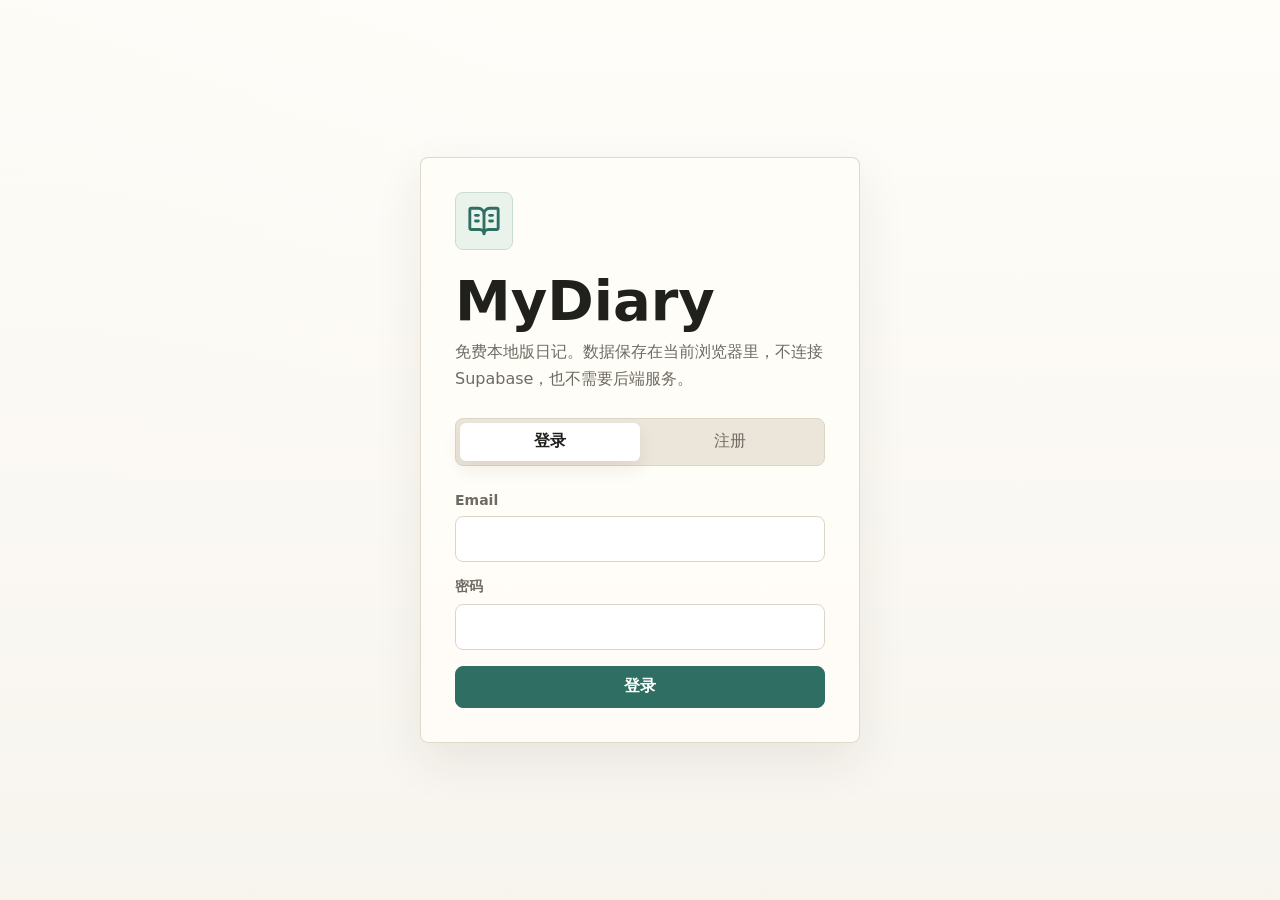
==== index.html @ e0af427c "Add files via upload" ====
<!DOCTYPE html><html lang="zh-CN"><head><meta charSet="utf-8"/><meta name="viewport" content="width=device-width, initial-scale=1"/><link rel="stylesheet" href="/_next/static/chunks/0363v4yzmff0g.css" data-precedence="next"/><link rel="preload" as="script" fetchPriority="low" href="/_next/static/chunks/30t3nauejsk0d.js"/><script src="/_next/static/chunks/1y2r1y2jrhifm.js" async=""></script><script src="/_next/static/chunks/1-d3dx-jjkv1m.js" async=""></script><script src="/_next/static/chunks/2r3q4ckq8cpqu.js" async=""></script><script src="/_next/static/chunks/turbopack-0a4f4o4vqlbdi.js" async=""></script><script src="/_next/static/chunks/275w03c9h58a2.js" async=""></script><script src="/_next/static/chunks/2zp5z71wuczix.js" async=""></script><script src="/_next/static/chunks/2bzco1qegkr5s.js" async=""></script><title>MyDiary</title><meta name="description" content="A private diary app that stores data locally in your browser."/><script src="/_next/static/chunks/0cz1d0mv5g_q7.js" noModule=""></script></head><body><div hidden=""><!--$--><!--/$--></div><main class="center-screen">正在打开 MyDiary...</main><!--$--><!--/$--><script src="/_next/static/chunks/30t3nauejsk0d.js" id="_R_" async=""></script><script>(self.__next_f=self.__next_f||[]).push([0])</script><script>self.__next_f.push([1,"1:\"$Sreact.fragment\"\n2:I[4012,[\"/_next/static/chunks/275w03c9h58a2.js\",\"/_next/static/chunks/2zp5z71wuczix.js\"],\"AuthProvider\"]\n3:I[59385,[\"/_next/static/chunks/275w03c9h58a2.js\",\"/_next/static/chunks/2zp5z71wuczix.js\"],\"default\"]\n4:I[4675,[\"/_next/static/chunks/275w03c9h58a2.js\",\"/_next/static/chunks/2zp5z71wuczix.js\"],\"default\"]\n5:I[69298,[\"/_next/static/chunks/275w03c9h58a2.js\",\"/_next/static/chunks/2zp5z71wuczix.js\"],\"ClientPageRoot\"]\n6:I[31713,[\"/_next/static/chunks/275w03c9h58a2.js\",\"/_next/static/chunks/2zp5z71wuczix.js\",\"/_next/static/chunks/2bzco1qegkr5s.js\"],\"default\"]\n9:I[50129,[\"/_next/static/chunks/275w03c9h58a2.js\",\"/_next/static/chunks/2zp5z71wuczix.js\"],\"OutletBoundary\"]\na:\"$Sreact.suspense\"\nc:I[50129,[\"/_next/static/chunks/275w03c9h58a2.js\",\"/_next/static/chunks/2zp5z71wuczix.js\"],\"ViewportBoundary\"]\ne:I[50129,[\"/_next/static/chunks/275w03c9h58a2.js\",\"/_next/static/chunks/2zp5z71wuczix.js\"],\"MetadataBoundary\"]\n10:I[96872,[\"/_next/static/chunks/275w03c9h58a2.js\",\"/_next/static/chunks/2zp5z71wuczix.js\"],\"default\",1]\n:HL[\"/_next/static/chunks/0363v4yzmff0g.css\",\"style\"]\n"])</script><script>self.__next_f.push([1,"0:{\"P\":null,\"c\":[\"\",\"\"],\"q\":\"\",\"i\":false,\"f\":[[[\"\",{\"children\":[\"__PAGE__\",{}]},\"$undefined\",\"$undefined\",16],[[\"$\",\"$1\",\"c\",{\"children\":[[[\"$\",\"link\",\"0\",{\"rel\":\"stylesheet\",\"href\":\"/_next/static/chunks/0363v4yzmff0g.css\",\"precedence\":\"next\",\"crossOrigin\":\"$undefined\",\"nonce\":\"$undefined\"}],[\"$\",\"script\",\"script-0\",{\"src\":\"/_next/static/chunks/275w03c9h58a2.js\",\"async\":true,\"nonce\":\"$undefined\"}],[\"$\",\"script\",\"script-1\",{\"src\":\"/_next/static/chunks/2zp5z71wuczix.js\",\"async\":true,\"nonce\":\"$undefined\"}]],[\"$\",\"html\",null,{\"lang\":\"zh-CN\",\"children\":[\"$\",\"body\",null,{\"children\":[\"$\",\"$L2\",null,{\"children\":[\"$\",\"$L3\",null,{\"parallelRouterKey\":\"children\",\"error\":\"$undefined\",\"errorStyles\":\"$undefined\",\"errorScripts\":\"$undefined\",\"template\":[\"$\",\"$L4\",null,{}],\"templateStyles\":\"$undefined\",\"templateScripts\":\"$undefined\",\"notFound\":[[[\"$\",\"title\",null,{\"children\":\"404: This page could not be found.\"}],[\"$\",\"div\",null,{\"style\":{\"fontFamily\":\"system-ui,\\\"Segoe UI\\\",Roboto,Helvetica,Arial,sans-serif,\\\"Apple Color Emoji\\\",\\\"Segoe UI Emoji\\\"\",\"height\":\"100vh\",\"textAlign\":\"center\",\"display\":\"flex\",\"flexDirection\":\"column\",\"alignItems\":\"center\",\"justifyContent\":\"center\"},\"children\":[\"$\",\"div\",null,{\"children\":[[\"$\",\"style\",null,{\"dangerouslySetInnerHTML\":{\"__html\":\"body{color:#000;background:#fff;margin:0}.next-error-h1{border-right:1px solid rgba(0,0,0,.3)}@media (prefers-color-scheme:dark){body{color:#fff;background:#000}.next-error-h1{border-right:1px solid rgba(255,255,255,.3)}}\"}}],[\"$\",\"h1\",null,{\"className\":\"next-error-h1\",\"style\":{\"display\":\"inline-block\",\"margin\":\"0 20px 0 0\",\"padding\":\"0 23px 0 0\",\"fontSize\":24,\"fontWeight\":500,\"verticalAlign\":\"top\",\"lineHeight\":\"49px\"},\"children\":404}],[\"$\",\"div\",null,{\"style\":{\"display\":\"inline-block\"},\"children\":[\"$\",\"h2\",null,{\"style\":{\"fontSize\":14,\"fontWeight\":400,\"lineHeight\":\"49px\",\"margin\":0},\"children\":\"This page could not be found.\"}]}]]}]}]],[]],\"forbidden\":\"$undefined\",\"unauthorized\":\"$undefined\"}]}]}]}]]}],{\"children\":[[\"$\",\"$1\",\"c\",{\"children\":[[\"$\",\"$L5\",null,{\"Component\":\"$6\",\"serverProvidedParams\":{\"searchParams\":{},\"params\":{},\"promises\":[\"$@7\",\"$@8\"]}}],[[\"$\",\"script\",\"script-0\",{\"src\":\"/_next/static/chunks/2bzco1qegkr5s.js\",\"async\":true,\"nonce\":\"$undefined\"}]],[\"$\",\"$L9\",null,{\"children\":[\"$\",\"$a\",null,{\"name\":\"Next.MetadataOutlet\",\"children\":\"$@b\"}]}]]}],{},null,false,null]},null,false,null],[\"$\",\"$1\",\"h\",{\"children\":[null,[\"$\",\"$Lc\",null,{\"children\":\"$Ld\"}],[\"$\",\"div\",null,{\"hidden\":true,\"children\":[\"$\",\"$Le\",null,{\"children\":[\"$\",\"$a\",null,{\"name\":\"Next.Metadata\",\"children\":\"$Lf\"}]}]}],null]}],false]],\"m\":\"$undefined\",\"G\":[\"$10\",[[\"$\",\"link\",\"0\",{\"rel\":\"stylesheet\",\"href\":\"/_next/static/chunks/0363v4yzmff0g.css\",\"precedence\":\"next\",\"crossOrigin\":\"$undefined\",\"nonce\":\"$undefined\"}]]],\"S\":true,\"h\":null,\"s\":\"$undefined\",\"l\":\"$undefined\",\"p\":\"$undefined\",\"d\":\"$undefined\",\"b\":\"bXmBJb51ptAsushgu9PlK\"}\n"])</script><script>self.__next_f.push([1,"7:{}\n8:\"$0:f:0:1:1:children:0:props:children:0:props:serverProvidedParams:params\"\n"])</script><script>self.__next_f.push([1,"d:[[\"$\",\"meta\",\"0\",{\"charSet\":\"utf-8\"}],[\"$\",\"meta\",\"1\",{\"name\":\"viewport\",\"content\":\"width=device-width, initial-scale=1\"}]]\n"])</script><script>self.__next_f.push([1,"b:null\nf:[[\"$\",\"title\",\"0\",{\"children\":\"MyDiary\"}],[\"$\",\"meta\",\"1\",{\"name\":\"description\",\"content\":\"A private diary app that stores data locally in your browser.\"}]]\n"])</script></body></html>
---- _next/static/chunks/0363v4yzmff0g.css ----
:root{--bg:#f7f4ee;--surface:#fffdf8;--surface-strong:#fff;--text:#20201d;--muted:#6f6b63;--line:#ddd5c8;--primary:#2f6f63;--primary-strong:#24594f;--accent:#b55b43;--danger:#a43f3f;--shadow:0 18px 50px #28231914}*{box-sizing:border-box}body{color:var(--text);background:linear-gradient(#fffdf8e6,#f7f4eef5),radial-gradient(circle at 0 0,#2f6f631f,#0000 32rem);margin:0;font-family:Inter,ui-sans-serif,system-ui,-apple-system,BlinkMacSystemFont,Segoe UI,sans-serif}a{color:inherit;text-decoration:none}button,input,textarea{font:inherit}.env-warning{color:#5c4312;text-align:center;background:#fff2cf;border-bottom:1px solid #efd48a;padding:10px 18px;font-size:14px;line-height:1.5}.env-warning code{background:#ffffffb3;border:1px solid #5c431224;border-radius:6px;padding:1px 5px}.app-header{border-bottom:1px solid #ddd5c8cc;justify-content:space-between;align-items:center;gap:18px;min-height:72px;padding:0 clamp(18px,4vw,52px);display:flex}.brand,.header-actions,.icon-button,.back-link,.danger-button,.submit-button,.diary-card time{align-items:center;display:inline-flex}.brand{color:var(--primary-strong);gap:10px;font-size:20px;font-weight:760}.header-actions{gap:10px}.page-actions{flex-wrap:wrap;justify-content:flex-end;align-items:center;gap:10px;display:flex}.hidden-file-input{display:none}.icon-button,.danger-button,.submit-button{cursor:pointer;border-radius:8px;justify-content:center;gap:8px;min-height:42px;padding:0 14px;font-weight:700;transition:border-color .16s,background .16s,color .16s,transform .16s}.icon-button{border:1px solid var(--line);color:var(--text);background:#ffffffad}.icon-button.primary,.submit-button{background:var(--primary);border:1px solid var(--primary);color:#fff}.icon-button:hover,.danger-button:hover,.submit-button:hover{transform:translateY(-1px)}.icon-button.primary:hover,.submit-button:hover{background:var(--primary-strong)}.danger-button{color:var(--danger);background:#fff;border:1px solid #a43f3f47}.danger-button:hover{background:#fff3f3}.submit-button{width:100%}.submit-button.compact{width:auto;min-width:132px}.submit-button:disabled,.danger-button:disabled{cursor:wait;opacity:.72}.page-shell{max-width:1120px;margin:0 auto;padding:44px clamp(18px,4vw,52px) 72px}.page-shell.narrow{max-width:820px}.page-title,.editor-header.split{justify-content:space-between;align-items:flex-end;gap:20px;display:flex}.page-title{margin-bottom:28px}.eyebrow{color:var(--accent);letter-spacing:0;margin:0 0 8px;font-size:12px;font-weight:800}h1,h2,p{margin-top:0}h1{margin-bottom:0;font-size:clamp(34px,5vw,56px);line-height:1.02}.auth-page,.center-screen{justify-content:center;align-items:center;min-height:100vh;padding:24px;display:flex}.auth-panel{box-shadow:var(--shadow);background:#fffdf8e0;border:1px solid #ddd5c8e6;border-radius:8px;width:100%;max-width:440px;padding:34px}.auth-mark{color:var(--primary);background:#e9f2eb;border:1px solid #c8ddcf;border-radius:8px;justify-content:center;align-items:center;width:58px;height:58px;margin-bottom:22px;display:flex}.auth-panel h1{margin-bottom:10px}.auth-panel p,.empty-state p,.diary-card p{color:var(--muted);line-height:1.65}.segmented{border:1px solid var(--line);background:#ece5d9;border-radius:8px;grid-template-columns:1fr 1fr;margin:26px 0;padding:4px;display:grid}.segmented button{color:var(--muted);cursor:pointer;background:0 0;border:0;border-radius:6px;min-height:38px}.segmented button.active{background:var(--surface-strong);color:var(--text);font-weight:800;box-shadow:0 8px 18px #2f261814}.form-stack,.editor{gap:16px;display:grid}.form-stack label{gap:8px;display:grid}.form-stack span{color:var(--muted);font-size:14px;font-weight:700}input,textarea{background:var(--surface-strong);border:1px solid var(--line);color:var(--text);border-radius:8px;outline:0;width:100%}input:focus,textarea:focus{border-color:#2f6f63b8;box-shadow:0 0 0 4px #2f6f631f}.form-stack input{min-height:46px;padding:0 13px}.form-message{color:var(--accent);margin-bottom:0;font-size:14px;line-height:1.5}.error-banner{color:var(--danger);background:#fff3f3;border:1px solid #a43f3f3d;border-radius:8px;padding:12px 14px}.status-banner{color:var(--primary-strong);background:#eef7ef;border:1px solid #2f6f6338;border-radius:8px;margin-bottom:18px;padding:12px 14px;line-height:1.5}.empty-state{border:1px dashed var(--line);color:var(--muted);text-align:center;background:#fffdf8b8;border-radius:8px;flex-direction:column;justify-content:center;align-items:center;gap:12px;min-height:280px;padding:32px;display:flex}.empty-state h2{color:var(--text);margin-bottom:0}.diary-grid{grid-template-columns:repeat(auto-fill,minmax(260px,1fr));gap:16px;display:grid}.diary-card{background:#fffdf8db;border:1px solid #ddd5c8db;border-radius:8px;gap:12px;min-height:208px;padding:20px;transition:border-color .16s,transform .16s,box-shadow .16s;display:grid;box-shadow:0 12px 36px #2823190d}.diary-card:hover{box-shadow:var(--shadow);border-color:#2f6f6373;transform:translateY(-2px)}.diary-card h2{margin-bottom:0;font-size:20px;line-height:1.25}.diary-card p{margin-bottom:0}.diary-card time{color:var(--muted);align-self:end;gap:6px;font-size:13px}.back-link{color:var(--muted);gap:8px;margin-bottom:28px;font-weight:700}.back-link:hover{color:var(--primary)}.editor-header{margin-bottom:22px}.title-input{min-height:66px;padding:0 18px;font-size:clamp(28px,4vw,42px);font-weight:780}.content-input{resize:vertical;min-height:420px;padding:18px;line-height:1.75}.editor-submit{justify-self:end;max-width:180px}.spin{animation:.9s linear infinite spin}@keyframes spin{to{transform:rotate(360deg)}}@media (max-width:680px){.app-header,.page-title,.editor-header.split{flex-direction:column;align-items:stretch}.app-header{min-height:auto;padding-top:14px;padding-bottom:14px}.header-actions,.page-actions,.icon-button,.danger-button,.submit-button{width:100%}.page-actions{align-items:stretch}.auth-panel{padding:24px}.editor-submit{max-width:none}}
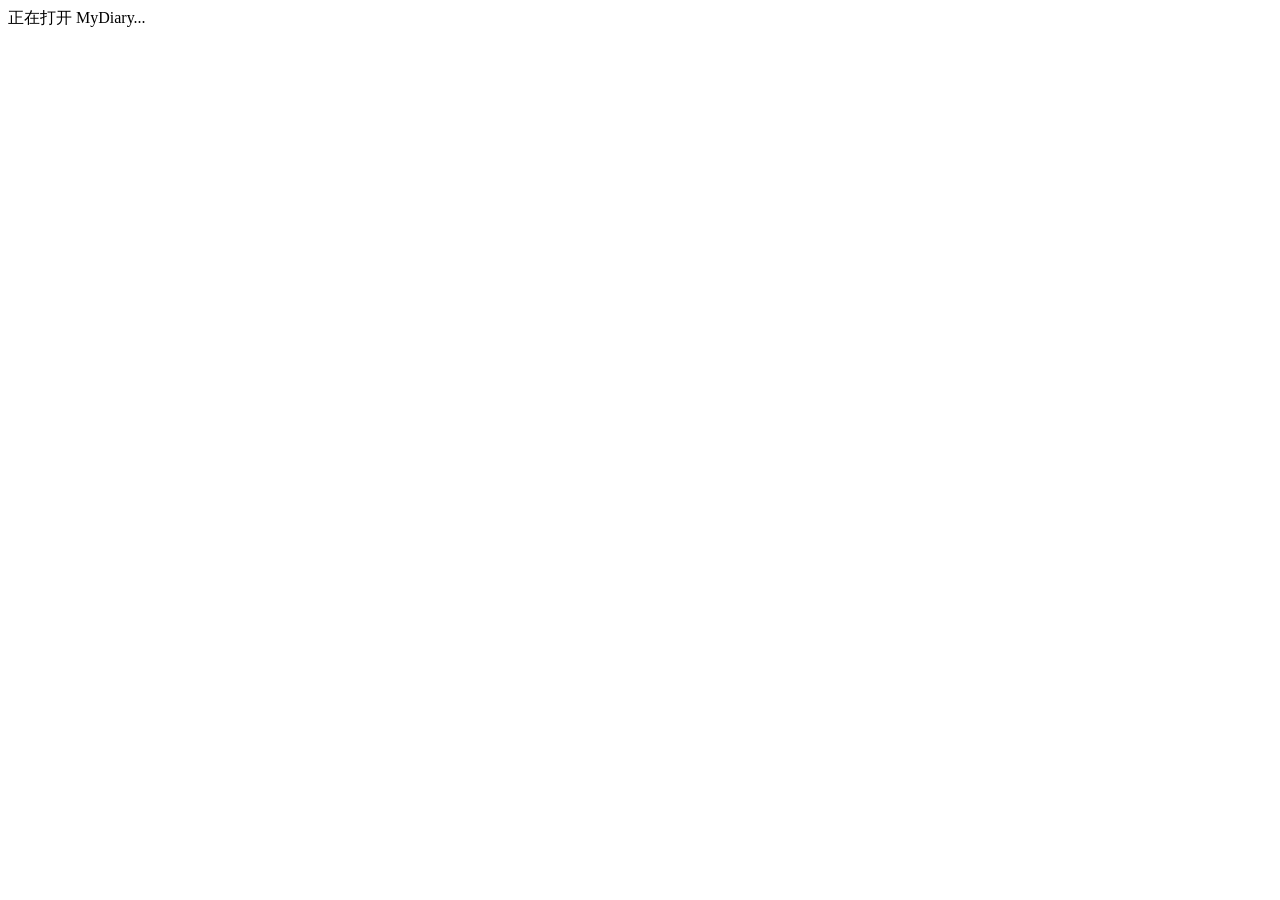
==== commit 3317446d: "Add files via upload" ====
--- a/index.html
+++ b/index.html
@@ -1 +1 @@
-<!DOCTYPE html><html lang="zh-CN"><head><meta charSet="utf-8"/><meta name="viewport" content="width=device-width, initial-scale=1"/><link rel="stylesheet" href="/_next/static/chunks/0363v4yzmff0g.css" data-precedence="next"/><link rel="preload" as="script" fetchPriority="low" href="/_next/static/chunks/30t3nauejsk0d.js"/><script src="/_next/static/chunks/1y2r1y2jrhifm.js" async=""></script><script src="/_next/static/chunks/1-d3dx-jjkv1m.js" async=""></script><script src="/_next/static/chunks/2r3q4ckq8cpqu.js" async=""></script><script src="/_next/static/chunks/turbopack-0a4f4o4vqlbdi.js" async=""></script><script src="/_next/static/chunks/275w03c9h58a2.js" async=""></script><script src="/_next/static/chunks/2zp5z71wuczix.js" async=""></script><script src="/_next/static/chunks/2bzco1qegkr5s.js" async=""></script><title>MyDiary</title><meta name="description" content="A private diary app that stores data locally in your browser."/><script src="/_next/static/chunks/0cz1d0mv5g_q7.js" noModule=""></script></head><body><div hidden=""><!--$--><!--/$--></div><main class="center-screen">正在打开 MyDiary...</main><!--$--><!--/$--><script src="/_next/static/chunks/30t3nauejsk0d.js" id="_R_" async=""></script><script>(self.__next_f=self.__next_f||[]).push([0])</script><script>self.__next_f.push([1,"1:\"$Sreact.fragment\"\n2:I[4012,[\"/_next/static/chunks/275w03c9h58a2.js\",\"/_next/static/chunks/2zp5z71wuczix.js\"],\"AuthProvider\"]\n3:I[59385,[\"/_next/static/chunks/275w03c9h58a2.js\",\"/_next/static/chunks/2zp5z71wuczix.js\"],\"default\"]\n4:I[4675,[\"/_next/static/chunks/275w03c9h58a2.js\",\"/_next/static/chunks/2zp5z71wuczix.js\"],\"default\"]\n5:I[69298,[\"/_next/static/chunks/275w03c9h58a2.js\",\"/_next/static/chunks/2zp5z71wuczix.js\"],\"ClientPageRoot\"]\n6:I[31713,[\"/_next/static/chunks/275w03c9h58a2.js\",\"/_next/static/chunks/2zp5z71wuczix.js\",\"/_next/static/chunks/2bzco1qegkr5s.js\"],\"default\"]\n9:I[50129,[\"/_next/static/chunks/275w03c9h58a2.js\",\"/_next/static/chunks/2zp5z71wuczix.js\"],\"OutletBoundary\"]\na:\"$Sreact.suspense\"\nc:I[50129,[\"/_next/static/chunks/275w03c9h58a2.js\",\"/_next/static/chunks/2zp5z71wuczix.js\"],\"ViewportBoundary\"]\ne:I[50129,[\"/_next/static/chunks/275w03c9h58a2.js\",\"/_next/static/chunks/2zp5z71wuczix.js\"],\"MetadataBoundary\"]\n10:I[96872,[\"/_next/static/chunks/275w03c9h58a2.js\",\"/_next/static/chunks/2zp5z71wuczix.js\"],\"default\",1]\n:HL[\"/_next/static/chunks/0363v4yzmff0g.css\",\"style\"]\n"])</script><script>self.__next_f.push([1,"0:{\"P\":null,\"c\":[\"\",\"\"],\"q\":\"\",\"i\":false,\"f\":[[[\"\",{\"children\":[\"__PAGE__\",{}]},\"$undefined\",\"$undefined\",16],[[\"$\",\"$1\",\"c\",{\"children\":[[[\"$\",\"link\",\"0\",{\"rel\":\"stylesheet\",\"href\":\"/_next/static/chunks/0363v4yzmff0g.css\",\"precedence\":\"next\",\"crossOrigin\":\"$undefined\",\"nonce\":\"$undefined\"}],[\"$\",\"script\",\"script-0\",{\"src\":\"/_next/static/chunks/275w03c9h58a2.js\",\"async\":true,\"nonce\":\"$undefined\"}],[\"$\",\"script\",\"script-1\",{\"src\":\"/_next/static/chunks/2zp5z71wuczix.js\",\"async\":true,\"nonce\":\"$undefined\"}]],[\"$\",\"html\",null,{\"lang\":\"zh-CN\",\"children\":[\"$\",\"body\",null,{\"children\":[\"$\",\"$L2\",null,{\"children\":[\"$\",\"$L3\",null,{\"parallelRouterKey\":\"children\",\"error\":\"$undefined\",\"errorStyles\":\"$undefined\",\"errorScripts\":\"$undefined\",\"template\":[\"$\",\"$L4\",null,{}],\"templateStyles\":\"$undefined\",\"templateScripts\":\"$undefined\",\"notFound\":[[[\"$\",\"title\",null,{\"children\":\"404: This page could not be found.\"}],[\"$\",\"div\",null,{\"style\":{\"fontFamily\":\"system-ui,\\\"Segoe UI\\\",Roboto,Helvetica,Arial,sans-serif,\\\"Apple Color Emoji\\\",\\\"Segoe UI Emoji\\\"\",\"height\":\"100vh\",\"textAlign\":\"center\",\"display\":\"flex\",\"flexDirection\":\"column\",\"alignItems\":\"center\",\"justifyContent\":\"center\"},\"children\":[\"$\",\"div\",null,{\"children\":[[\"$\",\"style\",null,{\"dangerouslySetInnerHTML\":{\"__html\":\"body{color:#000;background:#fff;margin:0}.next-error-h1{border-right:1px solid rgba(0,0,0,.3)}@media (prefers-color-scheme:dark){body{color:#fff;background:#000}.next-error-h1{border-right:1px solid rgba(255,255,255,.3)}}\"}}],[\"$\",\"h1\",null,{\"className\":\"next-error-h1\",\"style\":{\"display\":\"inline-block\",\"margin\":\"0 20px 0 0\",\"padding\":\"0 23px 0 0\",\"fontSize\":24,\"fontWeight\":500,\"verticalAlign\":\"top\",\"lineHeight\":\"49px\"},\"children\":404}],[\"$\",\"div\",null,{\"style\":{\"display\":\"inline-block\"},\"children\":[\"$\",\"h2\",null,{\"style\":{\"fontSize\":14,\"fontWeight\":400,\"lineHeight\":\"49px\",\"margin\":0},\"children\":\"This page could not be found.\"}]}]]}]}]],[]],\"forbidden\":\"$undefined\",\"unauthorized\":\"$undefined\"}]}]}]}]]}],{\"children\":[[\"$\",\"$1\",\"c\",{\"children\":[[\"$\",\"$L5\",null,{\"Component\":\"$6\",\"serverProvidedParams\":{\"searchParams\":{},\"params\":{},\"promises\":[\"$@7\",\"$@8\"]}}],[[\"$\",\"script\",\"script-0\",{\"src\":\"/_next/static/chunks/2bzco1qegkr5s.js\",\"async\":true,\"nonce\":\"$undefined\"}]],[\"$\",\"$L9\",null,{\"children\":[\"$\",\"$a\",null,{\"name\":\"Next.MetadataOutlet\",\"children\":\"$@b\"}]}]]}],{},null,false,null]},null,false,null],[\"$\",\"$1\",\"h\",{\"children\":[null,[\"$\",\"$Lc\",null,{\"children\":\"$Ld\"}],[\"$\",\"div\",null,{\"hidden\":true,\"children\":[\"$\",\"$Le\",null,{\"children\":[\"$\",\"$a\",null,{\"name\":\"Next.Metadata\",\"children\":\"$Lf\"}]}]}],null]}],false]],\"m\":\"$undefined\",\"G\":[\"$10\",[[\"$\",\"link\",\"0\",{\"rel\":\"stylesheet\",\"href\":\"/_next/static/chunks/0363v4yzmff0g.css\",\"precedence\":\"next\",\"crossOrigin\":\"$undefined\",\"nonce\":\"$undefined\"}]]],\"S\":true,\"h\":null,\"s\":\"$undefined\",\"l\":\"$undefined\",\"p\":\"$undefined\",\"d\":\"$undefined\",\"b\":\"bXmBJb51ptAsushgu9PlK\"}\n"])</script><script>self.__next_f.push([1,"7:{}\n8:\"$0:f:0:1:1:children:0:props:children:0:props:serverProvidedParams:params\"\n"])</script><script>self.__next_f.push([1,"d:[[\"$\",\"meta\",\"0\",{\"charSet\":\"utf-8\"}],[\"$\",\"meta\",\"1\",{\"name\":\"viewport\",\"content\":\"width=device-width, initial-scale=1\"}]]\n"])</script><script>self.__next_f.push([1,"b:null\nf:[[\"$\",\"title\",\"0\",{\"children\":\"MyDiary\"}],[\"$\",\"meta\",\"1\",{\"name\":\"description\",\"content\":\"A private diary app that stores data locally in your browser.\"}]]\n"])</script></body></html>+<!DOCTYPE html><html lang="zh-CN"><head><meta charSet="utf-8"/><meta name="viewport" content="width=device-width, initial-scale=1"/><link rel="stylesheet" href="/MyDiary-Static/_next/static/chunks/0363v4yzmff0g.css" data-precedence="next"/><link rel="preload" as="script" fetchPriority="low" href="/MyDiary-Static/_next/static/chunks/30t3nauejsk0d.js"/><script src="/MyDiary-Static/_next/static/chunks/1y2r1y2jrhifm.js" async=""></script><script src="/MyDiary-Static/_next/static/chunks/2f40ve87e2pfk.js" async=""></script><script src="/MyDiary-Static/_next/static/chunks/2r3q4ckq8cpqu.js" async=""></script><script src="/MyDiary-Static/_next/static/chunks/turbopack-0jka6a764fxl6.js" async=""></script><script src="/MyDiary-Static/_next/static/chunks/275w03c9h58a2.js" async=""></script><script src="/MyDiary-Static/_next/static/chunks/2zp5z71wuczix.js" async=""></script><script src="/MyDiary-Static/_next/static/chunks/2bzco1qegkr5s.js" async=""></script><title>MyDiary</title><meta name="description" content="A private diary app that stores data locally in your browser."/><script src="/MyDiary-Static/_next/static/chunks/0cz1d0mv5g_q7.js" noModule=""></script></head><body><div hidden=""><!--$--><!--/$--></div><main class="center-screen">正在打开 MyDiary...</main><!--$--><!--/$--><script src="/MyDiary-Static/_next/static/chunks/30t3nauejsk0d.js" id="_R_" async=""></script><script>(self.__next_f=self.__next_f||[]).push([0])</script><script>self.__next_f.push([1,"1:\"$Sreact.fragment\"\n2:I[4012,[\"/MyDiary-Static/_next/static/chunks/275w03c9h58a2.js\",\"/MyDiary-Static/_next/static/chunks/2zp5z71wuczix.js\"],\"AuthProvider\"]\n3:I[59385,[\"/MyDiary-Static/_next/static/chunks/275w03c9h58a2.js\",\"/MyDiary-Static/_next/static/chunks/2zp5z71wuczix.js\"],\"default\"]\n4:I[4675,[\"/MyDiary-Static/_next/static/chunks/275w03c9h58a2.js\",\"/MyDiary-Static/_next/static/chunks/2zp5z71wuczix.js\"],\"default\"]\n5:I[69298,[\"/MyDiary-Static/_next/static/chunks/275w03c9h58a2.js\",\"/MyDiary-Static/_next/static/chunks/2zp5z71wuczix.js\"],\"ClientPageRoot\"]\n6:I[31713,[\"/MyDiary-Static/_next/static/chunks/275w03c9h58a2.js\",\"/MyDiary-Static/_next/static/chunks/2zp5z71wuczix.js\",\"/MyDiary-Static/_next/static/chunks/2bzco1qegkr5s.js\"],\"default\"]\n9:I[50129,[\"/MyDiary-Static/_next/static/chunks/275w03c9h58a2.js\",\"/MyDiary-Static/_next/static/chunks/2zp5z71wuczix.js\"],\"OutletBoundary\"]\na:\"$Sreact.suspense\"\nc:I[50129,[\"/MyDiary-Static/_next/static/chunks/275w03c9h58a2.js\",\"/MyDiary-Static/_next/static/chunks/2zp5z71wuczix.js\"],\"ViewportBoundary\"]\ne:I[50129,[\"/MyDiary-Static/_next/static/chunks/275w03c9h58a2.js\",\"/MyDiary-Static/_next/static/chunks/2zp5z71wuczix.js\"],\"MetadataBoundary\"]\n10:I[96872,[\"/MyDiary-Static/_next/static/chunks/275w03c9h58a2.js\",\"/MyDiary-Static/_next/static/chunks/2zp5z71wuczix.js\"],\"default\",1]\n:HL[\"/MyDiary-Static/_next/static/chunks/0363v4yzmff0g.css\",\"style\"]\n"])</script><script>self.__next_f.push([1,"0:{\"P\":null,\"c\":[\"\",\"\"],\"q\":\"\",\"i\":false,\"f\":[[[\"\",{\"children\":[\"__PAGE__\",{}]},\"$undefined\",\"$undefined\",16],[[\"$\",\"$1\",\"c\",{\"children\":[[[\"$\",\"link\",\"0\",{\"rel\":\"stylesheet\",\"href\":\"/MyDiary-Static/_next/static/chunks/0363v4yzmff0g.css\",\"precedence\":\"next\",\"crossOrigin\":\"$undefined\",\"nonce\":\"$undefined\"}],[\"$\",\"script\",\"script-0\",{\"src\":\"/MyDiary-Static/_next/static/chunks/275w03c9h58a2.js\",\"async\":true,\"nonce\":\"$undefined\"}],[\"$\",\"script\",\"script-1\",{\"src\":\"/MyDiary-Static/_next/static/chunks/2zp5z71wuczix.js\",\"async\":true,\"nonce\":\"$undefined\"}]],[\"$\",\"html\",null,{\"lang\":\"zh-CN\",\"children\":[\"$\",\"body\",null,{\"children\":[\"$\",\"$L2\",null,{\"children\":[\"$\",\"$L3\",null,{\"parallelRouterKey\":\"children\",\"error\":\"$undefined\",\"errorStyles\":\"$undefined\",\"errorScripts\":\"$undefined\",\"template\":[\"$\",\"$L4\",null,{}],\"templateStyles\":\"$undefined\",\"templateScripts\":\"$undefined\",\"notFound\":[[[\"$\",\"title\",null,{\"children\":\"404: This page could not be found.\"}],[\"$\",\"div\",null,{\"style\":{\"fontFamily\":\"system-ui,\\\"Segoe UI\\\",Roboto,Helvetica,Arial,sans-serif,\\\"Apple Color Emoji\\\",\\\"Segoe UI Emoji\\\"\",\"height\":\"100vh\",\"textAlign\":\"center\",\"display\":\"flex\",\"flexDirection\":\"column\",\"alignItems\":\"center\",\"justifyContent\":\"center\"},\"children\":[\"$\",\"div\",null,{\"children\":[[\"$\",\"style\",null,{\"dangerouslySetInnerHTML\":{\"__html\":\"body{color:#000;background:#fff;margin:0}.next-error-h1{border-right:1px solid rgba(0,0,0,.3)}@media (prefers-color-scheme:dark){body{color:#fff;background:#000}.next-error-h1{border-right:1px solid rgba(255,255,255,.3)}}\"}}],[\"$\",\"h1\",null,{\"className\":\"next-error-h1\",\"style\":{\"display\":\"inline-block\",\"margin\":\"0 20px 0 0\",\"padding\":\"0 23px 0 0\",\"fontSize\":24,\"fontWeight\":500,\"verticalAlign\":\"top\",\"lineHeight\":\"49px\"},\"children\":404}],[\"$\",\"div\",null,{\"style\":{\"display\":\"inline-block\"},\"children\":[\"$\",\"h2\",null,{\"style\":{\"fontSize\":14,\"fontWeight\":400,\"lineHeight\":\"49px\",\"margin\":0},\"children\":\"This page could not be found.\"}]}]]}]}]],[]],\"forbidden\":\"$undefined\",\"unauthorized\":\"$undefined\"}]}]}]}]]}],{\"children\":[[\"$\",\"$1\",\"c\",{\"children\":[[\"$\",\"$L5\",null,{\"Component\":\"$6\",\"serverProvidedParams\":{\"searchParams\":{},\"params\":{},\"promises\":[\"$@7\",\"$@8\"]}}],[[\"$\",\"script\",\"script-0\",{\"src\":\"/MyDiary-Static/_next/static/chunks/2bzco1qegkr5s.js\",\"async\":true,\"nonce\":\"$undefined\"}]],[\"$\",\"$L9\",null,{\"children\":[\"$\",\"$a\",null,{\"name\":\"Next.MetadataOutlet\",\"children\":\"$@b\"}]}]]}],{},null,false,null]},null,false,null],[\"$\",\"$1\",\"h\",{\"children\":[null,[\"$\",\"$Lc\",null,{\"children\":\"$Ld\"}],[\"$\",\"div\",null,{\"hidden\":true,\"children\":[\"$\",\"$Le\",null,{\"children\":[\"$\",\"$a\",null,{\"name\":\"Next.Metadata\",\"children\":\"$Lf\"}]}]}],null]}],false]],\"m\":\"$undefined\",\"G\":[\"$10\",[[\"$\",\"link\",\"0\",{\"rel\":\"stylesheet\",\"href\":\"/MyDiary-Static/_next/static/chunks/0363v4yzmff0g.css\",\"precedence\":\"next\",\"crossOrigin\":\"$undefined\",\"nonce\":\"$undefined\"}]]],\"S\":true,\"h\":null,\"s\":\"$undefined\",\"l\":\"$undefined\",\"p\":\"$undefined\",\"d\":\"$undefined\",\"b\":\"tqRuq1ZWeNdh4D6kW9OAu\"}\n"])</script><script>self.__next_f.push([1,"7:{}\n8:\"$0:f:0:1:1:children:0:props:children:0:props:serverProvidedParams:params\"\n"])</script><script>self.__next_f.push([1,"d:[[\"$\",\"meta\",\"0\",{\"charSet\":\"utf-8\"}],[\"$\",\"meta\",\"1\",{\"name\":\"viewport\",\"content\":\"width=device-width, initial-scale=1\"}]]\n"])</script><script>self.__next_f.push([1,"b:null\nf:[[\"$\",\"title\",\"0\",{\"children\":\"MyDiary\"}],[\"$\",\"meta\",\"1\",{\"name\":\"description\",\"content\":\"A private diary app that stores data locally in your browser.\"}]]\n"])</script></body></html>
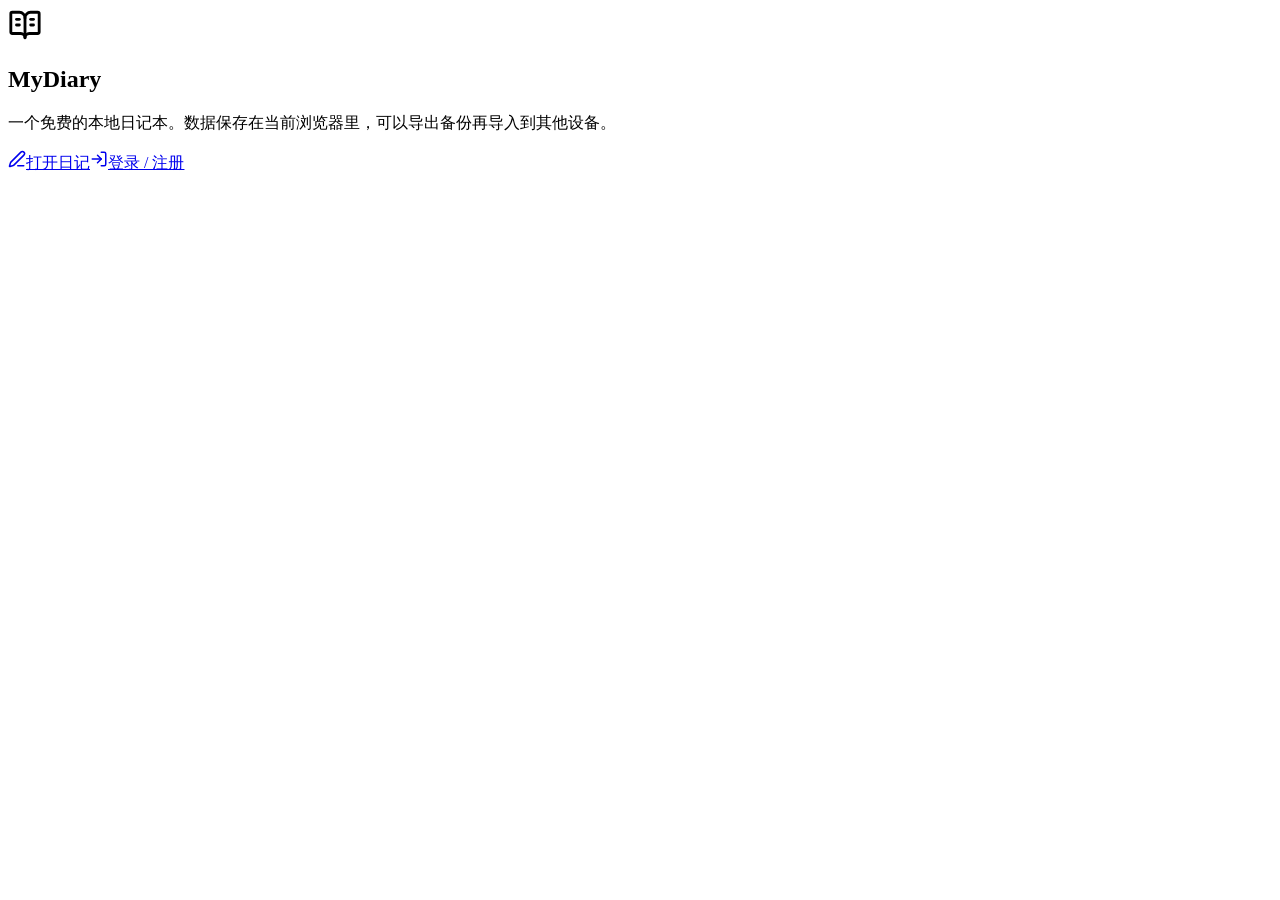
==== commit beaa1137: "Add files via upload" ====
--- a/index.html
+++ b/index.html
@@ -1 +1 @@
-<!DOCTYPE html><html lang="zh-CN"><head><meta charSet="utf-8"/><meta name="viewport" content="width=device-width, initial-scale=1"/><link rel="stylesheet" href="/MyDiary-Static/_next/static/chunks/0363v4yzmff0g.css" data-precedence="next"/><link rel="preload" as="script" fetchPriority="low" href="/MyDiary-Static/_next/static/chunks/30t3nauejsk0d.js"/><script src="/MyDiary-Static/_next/static/chunks/1y2r1y2jrhifm.js" async=""></script><script src="/MyDiary-Static/_next/static/chunks/2f40ve87e2pfk.js" async=""></script><script src="/MyDiary-Static/_next/static/chunks/2r3q4ckq8cpqu.js" async=""></script><script src="/MyDiary-Static/_next/static/chunks/turbopack-0jka6a764fxl6.js" async=""></script><script src="/MyDiary-Static/_next/static/chunks/275w03c9h58a2.js" async=""></script><script src="/MyDiary-Static/_next/static/chunks/2zp5z71wuczix.js" async=""></script><script src="/MyDiary-Static/_next/static/chunks/2bzco1qegkr5s.js" async=""></script><title>MyDiary</title><meta name="description" content="A private diary app that stores data locally in your browser."/><script src="/MyDiary-Static/_next/static/chunks/0cz1d0mv5g_q7.js" noModule=""></script></head><body><div hidden=""><!--$--><!--/$--></div><main class="center-screen">正在打开 MyDiary...</main><!--$--><!--/$--><script src="/MyDiary-Static/_next/static/chunks/30t3nauejsk0d.js" id="_R_" async=""></script><script>(self.__next_f=self.__next_f||[]).push([0])</script><script>self.__next_f.push([1,"1:\"$Sreact.fragment\"\n2:I[4012,[\"/MyDiary-Static/_next/static/chunks/275w03c9h58a2.js\",\"/MyDiary-Static/_next/static/chunks/2zp5z71wuczix.js\"],\"AuthProvider\"]\n3:I[59385,[\"/MyDiary-Static/_next/static/chunks/275w03c9h58a2.js\",\"/MyDiary-Static/_next/static/chunks/2zp5z71wuczix.js\"],\"default\"]\n4:I[4675,[\"/MyDiary-Static/_next/static/chunks/275w03c9h58a2.js\",\"/MyDiary-Static/_next/static/chunks/2zp5z71wuczix.js\"],\"default\"]\n5:I[69298,[\"/MyDiary-Static/_next/static/chunks/275w03c9h58a2.js\",\"/MyDiary-Static/_next/static/chunks/2zp5z71wuczix.js\"],\"ClientPageRoot\"]\n6:I[31713,[\"/MyDiary-Static/_next/static/chunks/275w03c9h58a2.js\",\"/MyDiary-Static/_next/static/chunks/2zp5z71wuczix.js\",\"/MyDiary-Static/_next/static/chunks/2bzco1qegkr5s.js\"],\"default\"]\n9:I[50129,[\"/MyDiary-Static/_next/static/chunks/275w03c9h58a2.js\",\"/MyDiary-Static/_next/static/chunks/2zp5z71wuczix.js\"],\"OutletBoundary\"]\na:\"$Sreact.suspense\"\nc:I[50129,[\"/MyDiary-Static/_next/static/chunks/275w03c9h58a2.js\",\"/MyDiary-Static/_next/static/chunks/2zp5z71wuczix.js\"],\"ViewportBoundary\"]\ne:I[50129,[\"/MyDiary-Static/_next/static/chunks/275w03c9h58a2.js\",\"/MyDiary-Static/_next/static/chunks/2zp5z71wuczix.js\"],\"MetadataBoundary\"]\n10:I[96872,[\"/MyDiary-Static/_next/static/chunks/275w03c9h58a2.js\",\"/MyDiary-Static/_next/static/chunks/2zp5z71wuczix.js\"],\"default\",1]\n:HL[\"/MyDiary-Static/_next/static/chunks/0363v4yzmff0g.css\",\"style\"]\n"])</script><script>self.__next_f.push([1,"0:{\"P\":null,\"c\":[\"\",\"\"],\"q\":\"\",\"i\":false,\"f\":[[[\"\",{\"children\":[\"__PAGE__\",{}]},\"$undefined\",\"$undefined\",16],[[\"$\",\"$1\",\"c\",{\"children\":[[[\"$\",\"link\",\"0\",{\"rel\":\"stylesheet\",\"href\":\"/MyDiary-Static/_next/static/chunks/0363v4yzmff0g.css\",\"precedence\":\"next\",\"crossOrigin\":\"$undefined\",\"nonce\":\"$undefined\"}],[\"$\",\"script\",\"script-0\",{\"src\":\"/MyDiary-Static/_next/static/chunks/275w03c9h58a2.js\",\"async\":true,\"nonce\":\"$undefined\"}],[\"$\",\"script\",\"script-1\",{\"src\":\"/MyDiary-Static/_next/static/chunks/2zp5z71wuczix.js\",\"async\":true,\"nonce\":\"$undefined\"}]],[\"$\",\"html\",null,{\"lang\":\"zh-CN\",\"children\":[\"$\",\"body\",null,{\"children\":[\"$\",\"$L2\",null,{\"children\":[\"$\",\"$L3\",null,{\"parallelRouterKey\":\"children\",\"error\":\"$undefined\",\"errorStyles\":\"$undefined\",\"errorScripts\":\"$undefined\",\"template\":[\"$\",\"$L4\",null,{}],\"templateStyles\":\"$undefined\",\"templateScripts\":\"$undefined\",\"notFound\":[[[\"$\",\"title\",null,{\"children\":\"404: This page could not be found.\"}],[\"$\",\"div\",null,{\"style\":{\"fontFamily\":\"system-ui,\\\"Segoe UI\\\",Roboto,Helvetica,Arial,sans-serif,\\\"Apple Color Emoji\\\",\\\"Segoe UI Emoji\\\"\",\"height\":\"100vh\",\"textAlign\":\"center\",\"display\":\"flex\",\"flexDirection\":\"column\",\"alignItems\":\"center\",\"justifyContent\":\"center\"},\"children\":[\"$\",\"div\",null,{\"children\":[[\"$\",\"style\",null,{\"dangerouslySetInnerHTML\":{\"__html\":\"body{color:#000;background:#fff;margin:0}.next-error-h1{border-right:1px solid rgba(0,0,0,.3)}@media (prefers-color-scheme:dark){body{color:#fff;background:#000}.next-error-h1{border-right:1px solid rgba(255,255,255,.3)}}\"}}],[\"$\",\"h1\",null,{\"className\":\"next-error-h1\",\"style\":{\"display\":\"inline-block\",\"margin\":\"0 20px 0 0\",\"padding\":\"0 23px 0 0\",\"fontSize\":24,\"fontWeight\":500,\"verticalAlign\":\"top\",\"lineHeight\":\"49px\"},\"children\":404}],[\"$\",\"div\",null,{\"style\":{\"display\":\"inline-block\"},\"children\":[\"$\",\"h2\",null,{\"style\":{\"fontSize\":14,\"fontWeight\":400,\"lineHeight\":\"49px\",\"margin\":0},\"children\":\"This page could not be found.\"}]}]]}]}]],[]],\"forbidden\":\"$undefined\",\"unauthorized\":\"$undefined\"}]}]}]}]]}],{\"children\":[[\"$\",\"$1\",\"c\",{\"children\":[[\"$\",\"$L5\",null,{\"Component\":\"$6\",\"serverProvidedParams\":{\"searchParams\":{},\"params\":{},\"promises\":[\"$@7\",\"$@8\"]}}],[[\"$\",\"script\",\"script-0\",{\"src\":\"/MyDiary-Static/_next/static/chunks/2bzco1qegkr5s.js\",\"async\":true,\"nonce\":\"$undefined\"}]],[\"$\",\"$L9\",null,{\"children\":[\"$\",\"$a\",null,{\"name\":\"Next.MetadataOutlet\",\"children\":\"$@b\"}]}]]}],{},null,false,null]},null,false,null],[\"$\",\"$1\",\"h\",{\"children\":[null,[\"$\",\"$Lc\",null,{\"children\":\"$Ld\"}],[\"$\",\"div\",null,{\"hidden\":true,\"children\":[\"$\",\"$Le\",null,{\"children\":[\"$\",\"$a\",null,{\"name\":\"Next.Metadata\",\"children\":\"$Lf\"}]}]}],null]}],false]],\"m\":\"$undefined\",\"G\":[\"$10\",[[\"$\",\"link\",\"0\",{\"rel\":\"stylesheet\",\"href\":\"/MyDiary-Static/_next/static/chunks/0363v4yzmff0g.css\",\"precedence\":\"next\",\"crossOrigin\":\"$undefined\",\"nonce\":\"$undefined\"}]]],\"S\":true,\"h\":null,\"s\":\"$undefined\",\"l\":\"$undefined\",\"p\":\"$undefined\",\"d\":\"$undefined\",\"b\":\"tqRuq1ZWeNdh4D6kW9OAu\"}\n"])</script><script>self.__next_f.push([1,"7:{}\n8:\"$0:f:0:1:1:children:0:props:children:0:props:serverProvidedParams:params\"\n"])</script><script>self.__next_f.push([1,"d:[[\"$\",\"meta\",\"0\",{\"charSet\":\"utf-8\"}],[\"$\",\"meta\",\"1\",{\"name\":\"viewport\",\"content\":\"width=device-width, initial-scale=1\"}]]\n"])</script><script>self.__next_f.push([1,"b:null\nf:[[\"$\",\"title\",\"0\",{\"children\":\"MyDiary\"}],[\"$\",\"meta\",\"1\",{\"name\":\"description\",\"content\":\"A private diary app that stores data locally in your browser.\"}]]\n"])</script></body></html>+<!DOCTYPE html><html lang="zh-CN"><head><meta charSet="utf-8"/><meta name="viewport" content="width=device-width, initial-scale=1"/><link rel="stylesheet" href="/MyDiary-Static/_next/static/chunks/0363v4yzmff0g.css" data-precedence="next"/><link rel="preload" as="script" fetchPriority="low" href="/MyDiary-Static/_next/static/chunks/2ib1riyqomk1y.js"/><script src="/MyDiary-Static/_next/static/chunks/3aki0tgejxz66.js" async=""></script><script src="/MyDiary-Static/_next/static/chunks/2r3q4ckq8cpqu.js" async=""></script><script src="/MyDiary-Static/_next/static/chunks/2f40ve87e2pfk.js" async=""></script><script src="/MyDiary-Static/_next/static/chunks/turbopack-35lfzo48grfi3.js" async=""></script><script src="/MyDiary-Static/_next/static/chunks/275w03c9h58a2.js" async=""></script><script src="/MyDiary-Static/_next/static/chunks/2zp5z71wuczix.js" async=""></script><script src="/MyDiary-Static/_next/static/chunks/04p2vwjis8k33.js" async=""></script><title>MyDiary</title><meta name="description" content="A private diary app that stores data locally in your browser."/><script src="/MyDiary-Static/_next/static/chunks/0cz1d0mv5g_q7.js" noModule=""></script></head><body><div hidden=""><!--$--><!--/$--></div><main class="auth-page"><section class="auth-panel" aria-labelledby="home-title"><div class="auth-mark"><svg xmlns="http://www.w3.org/2000/svg" width="34" height="34" viewBox="0 0 24 24" fill="none" stroke="currentColor" stroke-width="2" stroke-linecap="round" stroke-linejoin="round" class="lucide lucide-book-open-text" aria-hidden="true"><path d="M12 7v14"></path><path d="M16 12h2"></path><path d="M16 8h2"></path><path d="M3 18a1 1 0 0 1-1-1V4a1 1 0 0 1 1-1h5a4 4 0 0 1 4 4 4 4 0 0 1 4-4h5a1 1 0 0 1 1 1v13a1 1 0 0 1-1 1h-6a3 3 0 0 0-3 3 3 3 0 0 0-3-3z"></path><path d="M6 12h2"></path><path d="M6 8h2"></path></svg></div><h1 id="home-title">MyDiary</h1><p>一个免费的本地日记本。数据保存在当前浏览器里，可以导出备份再导入到其他设备。</p><div class="form-stack"><a class="submit-button" href="/MyDiary-Static/diary/"><svg xmlns="http://www.w3.org/2000/svg" width="18" height="18" viewBox="0 0 24 24" fill="none" stroke="currentColor" stroke-width="2" stroke-linecap="round" stroke-linejoin="round" class="lucide lucide-pen-line" aria-hidden="true"><path d="M13 21h8"></path><path d="M21.174 6.812a1 1 0 0 0-3.986-3.987L3.842 16.174a2 2 0 0 0-.5.83l-1.321 4.352a.5.5 0 0 0 .623.622l4.353-1.32a2 2 0 0 0 .83-.497z"></path></svg>打开日记</a><a class="icon-button" href="/MyDiary-Static/auth/"><svg xmlns="http://www.w3.org/2000/svg" width="18" height="18" viewBox="0 0 24 24" fill="none" stroke="currentColor" stroke-width="2" stroke-linecap="round" stroke-linejoin="round" class="lucide lucide-log-in" aria-hidden="true"><path d="m10 17 5-5-5-5"></path><path d="M15 12H3"></path><path d="M15 3h4a2 2 0 0 1 2 2v14a2 2 0 0 1-2 2h-4"></path></svg>登录 / 注册</a></div></section></main><!--$--><!--/$--><script src="/MyDiary-Static/_next/static/chunks/2ib1riyqomk1y.js" id="_R_" async=""></script><script>(self.__next_f=self.__next_f||[]).push([0])</script><script>self.__next_f.push([1,"1:\"$Sreact.fragment\"\n2:I[4012,[\"/MyDiary-Static/_next/static/chunks/275w03c9h58a2.js\",\"/MyDiary-Static/_next/static/chunks/2zp5z71wuczix.js\"],\"AuthProvider\"]\n3:I[59385,[\"/MyDiary-Static/_next/static/chunks/275w03c9h58a2.js\",\"/MyDiary-Static/_next/static/chunks/2zp5z71wuczix.js\"],\"default\"]\n4:I[4675,[\"/MyDiary-Static/_next/static/chunks/275w03c9h58a2.js\",\"/MyDiary-Static/_next/static/chunks/2zp5z71wuczix.js\"],\"default\"]\n5:I[66791,[\"/MyDiary-Static/_next/static/chunks/275w03c9h58a2.js\",\"/MyDiary-Static/_next/static/chunks/2zp5z71wuczix.js\",\"/MyDiary-Static/_next/static/chunks/04p2vwjis8k33.js\"],\"default\"]\n6:I[72799,[\"/MyDiary-Static/_next/static/chunks/275w03c9h58a2.js\",\"/MyDiary-Static/_next/static/chunks/2zp5z71wuczix.js\",\"/MyDiary-Static/_next/static/chunks/04p2vwjis8k33.js\"],\"\"]\n7:I[50129,[\"/MyDiary-Static/_next/static/chunks/275w03c9h58a2.js\",\"/MyDiary-Static/_next/static/chunks/2zp5z71wuczix.js\"],\"OutletBoundary\"]\n8:\"$Sreact.suspense\"\na:I[50129,[\"/MyDiary-Static/_next/static/chunks/275w03c9h58a2.js\",\"/MyDiary-Static/_next/static/chunks/2zp5z71wuczix.js\"],\"ViewportBoundary\"]\nc:I[50129,[\"/MyDiary-Static/_next/static/chunks/275w03c9h58a2.js\",\"/MyDiary-Static/_next/static/chunks/2zp5z71wuczix.js\"],\"MetadataBoundary\"]\ne:I[96872,[\"/MyDiary-Static/_next/static/chunks/275w03c9h58a2.js\",\"/MyDiary-Static/_next/static/chunks/2zp5z71wuczix.js\"],\"default\",1]\n:HL[\"/MyDiary-Static/_next/static/chunks/0363v4yzmff0g.css\",\"style\"]\n"])</script><script>self.__next_f.push([1,"0:{\"P\":null,\"c\":[\"\",\"\"],\"q\":\"\",\"i\":false,\"f\":[[[\"\",{\"children\":[\"__PAGE__\",{}]},\"$undefined\",\"$undefined\",16],[[\"$\",\"$1\",\"c\",{\"children\":[[[\"$\",\"link\",\"0\",{\"rel\":\"stylesheet\",\"href\":\"/MyDiary-Static/_next/static/chunks/0363v4yzmff0g.css\",\"precedence\":\"next\",\"crossOrigin\":\"$undefined\",\"nonce\":\"$undefined\"}],[\"$\",\"script\",\"script-0\",{\"src\":\"/MyDiary-Static/_next/static/chunks/275w03c9h58a2.js\",\"async\":true,\"nonce\":\"$undefined\"}],[\"$\",\"script\",\"script-1\",{\"src\":\"/MyDiary-Static/_next/static/chunks/2zp5z71wuczix.js\",\"async\":true,\"nonce\":\"$undefined\"}]],[\"$\",\"html\",null,{\"lang\":\"zh-CN\",\"children\":[\"$\",\"body\",null,{\"children\":[\"$\",\"$L2\",null,{\"children\":[\"$\",\"$L3\",null,{\"parallelRouterKey\":\"children\",\"error\":\"$undefined\",\"errorStyles\":\"$undefined\",\"errorScripts\":\"$undefined\",\"template\":[\"$\",\"$L4\",null,{}],\"templateStyles\":\"$undefined\",\"templateScripts\":\"$undefined\",\"notFound\":[[[\"$\",\"title\",null,{\"children\":\"404: This page could not be found.\"}],[\"$\",\"div\",null,{\"style\":{\"fontFamily\":\"system-ui,\\\"Segoe UI\\\",Roboto,Helvetica,Arial,sans-serif,\\\"Apple Color Emoji\\\",\\\"Segoe UI Emoji\\\"\",\"height\":\"100vh\",\"textAlign\":\"center\",\"display\":\"flex\",\"flexDirection\":\"column\",\"alignItems\":\"center\",\"justifyContent\":\"center\"},\"children\":[\"$\",\"div\",null,{\"children\":[[\"$\",\"style\",null,{\"dangerouslySetInnerHTML\":{\"__html\":\"body{color:#000;background:#fff;margin:0}.next-error-h1{border-right:1px solid rgba(0,0,0,.3)}@media (prefers-color-scheme:dark){body{color:#fff;background:#000}.next-error-h1{border-right:1px solid rgba(255,255,255,.3)}}\"}}],[\"$\",\"h1\",null,{\"className\":\"next-error-h1\",\"style\":{\"display\":\"inline-block\",\"margin\":\"0 20px 0 0\",\"padding\":\"0 23px 0 0\",\"fontSize\":24,\"fontWeight\":500,\"verticalAlign\":\"top\",\"lineHeight\":\"49px\"},\"children\":404}],[\"$\",\"div\",null,{\"style\":{\"display\":\"inline-block\"},\"children\":[\"$\",\"h2\",null,{\"style\":{\"fontSize\":14,\"fontWeight\":400,\"lineHeight\":\"49px\",\"margin\":0},\"children\":\"This page could not be found.\"}]}]]}]}]],[]],\"forbidden\":\"$undefined\",\"unauthorized\":\"$undefined\"}]}]}]}]]}],{\"children\":[[\"$\",\"$1\",\"c\",{\"children\":[[\"$\",\"main\",null,{\"className\":\"auth-page\",\"children\":[\"$\",\"section\",null,{\"className\":\"auth-panel\",\"aria-labelledby\":\"home-title\",\"children\":[[\"$\",\"div\",null,{\"className\":\"auth-mark\",\"children\":[\"$\",\"$L5\",null,{\"ref\":\"$undefined\",\"iconNode\":[[\"path\",{\"d\":\"M12 7v14\",\"key\":\"1akyts\"}],[\"path\",{\"d\":\"M16 12h2\",\"key\":\"7q9ll5\"}],[\"path\",{\"d\":\"M16 8h2\",\"key\":\"msurwy\"}],[\"path\",{\"d\":\"M3 18a1 1 0 0 1-1-1V4a1 1 0 0 1 1-1h5a4 4 0 0 1 4 4 4 4 0 0 1 4-4h5a1 1 0 0 1 1 1v13a1 1 0 0 1-1 1h-6a3 3 0 0 0-3 3 3 3 0 0 0-3-3z\",\"key\":\"ruj8y\"}],[\"path\",{\"d\":\"M6 12h2\",\"key\":\"32wvfc\"}],[\"path\",{\"d\":\"M6 8h2\",\"key\":\"30oboj\"}]],\"className\":\"lucide-book-open-text\",\"size\":34}]}],[\"$\",\"h1\",null,{\"id\":\"home-title\",\"children\":\"MyDiary\"}],[\"$\",\"p\",null,{\"children\":\"一个免费的本地日记本。数据保存在当前浏览器里，可以导出备份再导入到其他设备。\"}],[\"$\",\"div\",null,{\"className\":\"form-stack\",\"children\":[[\"$\",\"$L6\",null,{\"className\":\"submit-button\",\"href\":\"/diary\",\"children\":[[\"$\",\"$L5\",null,{\"ref\":\"$undefined\",\"iconNode\":[[\"path\",{\"d\":\"M13 21h8\",\"key\":\"1jsn5i\"}],[\"path\",{\"d\":\"M21.174 6.812a1 1 0 0 0-3.986-3.987L3.842 16.174a2 2 0 0 0-.5.83l-1.321 4.352a.5.5 0 0 0 .623.622l4.353-1.32a2 2 0 0 0 .83-.497z\",\"key\":\"1a8usu\"}]],\"className\":\"lucide-pen-line\",\"size\":18}],\"打开日记\"]}],[\"$\",\"$L6\",null,{\"className\":\"icon-button\",\"href\":\"/auth\",\"children\":[[\"$\",\"$L5\",null,{\"ref\":\"$undefined\",\"iconNode\":[[\"path\",{\"d\":\"m10 17 5-5-5-5\",\"key\":\"1bsop3\"}],[\"path\",{\"d\":\"M15 12H3\",\"key\":\"6jk70r\"}],[\"path\",{\"d\":\"M15 3h4a2 2 0 0 1 2 2v14a2 2 0 0 1-2 2h-4\",\"key\":\"u53s6r\"}]],\"className\":\"lucide-log-in\",\"size\":18}],\"登录 / 注册\"]}]]}]]}]}],[[\"$\",\"script\",\"script-0\",{\"src\":\"/MyDiary-Static/_next/static/chunks/04p2vwjis8k33.js\",\"async\":true,\"nonce\":\"$undefined\"}]],[\"$\",\"$L7\",null,{\"children\":[\"$\",\"$8\",null,{\"name\":\"Next.MetadataOutlet\",\"children\":\"$@9\"}]}]]}],{},null,false,null]},null,false,null],[\"$\",\"$1\",\"h\",{\"children\":[null,[\"$\",\"$La\",null,{\"children\":\"$Lb\"}],[\"$\",\"div\",null,{\"hidden\":true,\"children\":[\"$\",\"$Lc\",null,{\"children\":[\"$\",\"$8\",null,{\"name\":\"Next.Metadata\",\"children\":\"$Ld\"}]}]}],null]}],false]],\"m\":\"$undefined\",\"G\":[\"$e\",[[\"$\",\"link\",\"0\",{\"rel\":\"stylesheet\",\"href\":\"/MyDiary-Static/_next/static/chunks/0363v4yzmff0g.css\",\"precedence\":\"next\",\"crossOrigin\":\"$undefined\",\"nonce\":\"$undefined\"}]]],\"S\":true,\"h\":null,\"s\":\"$undefined\",\"l\":\"$undefined\",\"p\":\"$undefined\",\"d\":\"$undefined\",\"b\":\"0ii6Im-5qTeTHWuwSAQ-U\"}\n"])</script><script>self.__next_f.push([1,"b:[[\"$\",\"meta\",\"0\",{\"charSet\":\"utf-8\"}],[\"$\",\"meta\",\"1\",{\"name\":\"viewport\",\"content\":\"width=device-width, initial-scale=1\"}]]\n"])</script><script>self.__next_f.push([1,"9:null\nd:[[\"$\",\"title\",\"0\",{\"children\":\"MyDiary\"}],[\"$\",\"meta\",\"1\",{\"name\":\"description\",\"content\":\"A private diary app that stores data locally in your browser.\"}]]\n"])</script></body></html>
